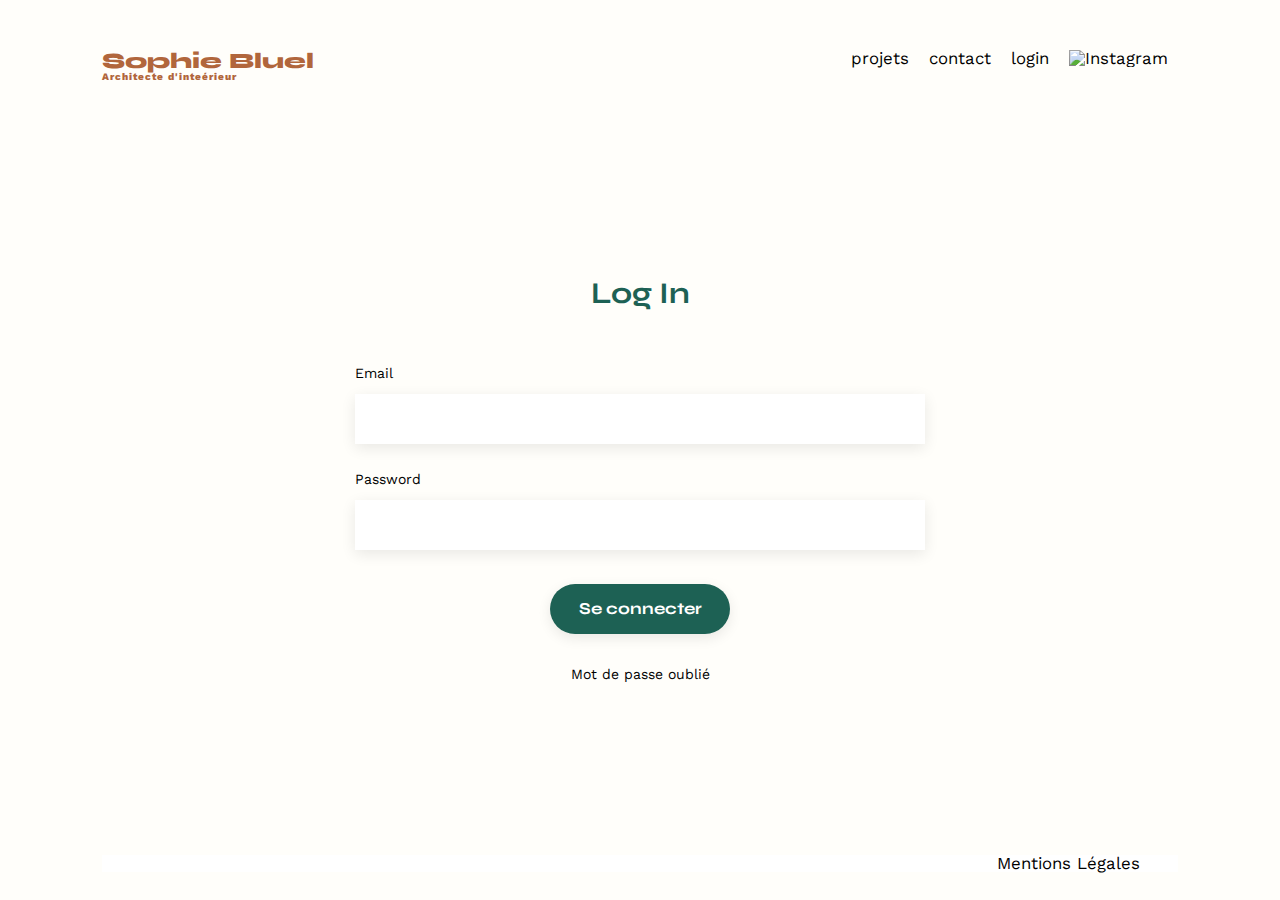
==== FrontEnd/login.html @ 2fb1fd69 "Static Login Page" ====
<!DOCTYPE html>
<html lang="fr">

<head>
    <meta charset="UTF-8">
    <meta http-equiv="X-UA-Compatible" content="IE=edge">
    <meta name="viewport" content="width=device-width, initial-scale=1.0">
    <link rel="preconnect" href="https://fonts.googleapis.com">
    <link rel="preconnect" href="https://fonts.gstatic.com" crossorigin>
    <link href="https://fonts.googleapis.com/css2?family=Syne:wght@700;800&family=Work+Sans&display=swap"
        rel="stylesheet">
    <meta name="description" content="">

    <link rel="stylesheet" href="./style.css">
    <title>Log In</title>
</head>

<body class="body-login">
    <header>
        <h1>Sophie Bluel <span>Architecte d'inteérieur</span></h1>
        <nav>
            <ul>
                <li><a href="./index.html">projets</a></li>
                <li>contact</li>
                <li><a href="./login.html">login</a></li>
                <li><img src="./assets/icons/instagram.png" alt="Instagram"></li>
            </ul>
        </nav>
    </header>

    <main>
        <!-- TODO : définir action et method -->
        <section id="login">
            <h2>Log In</h2>
            <form action="#" method="">
                <label for="email">Email</label>
                <input type="email" name="email" id="email" placeholder="">
                <label for="password">Password</label>
                <input type="password" name="password" id="password" placeholder="">
                <input type="submit" value="Se connecter">
            </form>
            <p><a href="">Mot de passe oublié</a></p>
        </section>
    </main>

    <footer>
        <nav>
            <ul>
                <li>Mentions Légales</li>
            </ul>
        </nav>
    </footer>

</body>

</html>
---- FrontEnd/style.css ----
/* Variables */
:root {
	--color-background: hsl(48, 100%, 99%, 1);
}

/* http://meyerweb.com/eric/tools/css/reset/
   v2.0 | 20110126
   License: none (public domain)
*/

html,
body,
div,
span,
applet,
object,
iframe,
h1,
h2,
h3,
h4,
h5,
h6,
p,
blockquote,
pre,
a,
abbr,
acronym,
address,
big,
cite,
code,
del,
dfn,
em,
img,
ins,
kbd,
q,
s,
samp,
small,
strike,
strong,
sub,
sup,
tt,
var,
b,
u,
i,
center,
dl,
dt,
dd,
ol,
ul,
li,
fieldset,
form,
label,
legend,
table,
caption,
tbody,
tfoot,
thead,
tr,
th,
td,
article,
aside,
canvas,
details,
embed,
figure,
figcaption,
footer,
header,
hgroup,
menu,
nav,
output,
ruby,
section,
summary,
time,
mark,
audio,
video {
	margin: 0;
	padding: 0;
	border: 0;
	font-size: 100%;
	font: inherit;
	vertical-align: baseline;
}

/* HTML5 display-role reset for older browsers */
article,
aside,
details,
figcaption,
figure,
footer,
header,
hgroup,
menu,
nav,
section {
	display: block;
}

body {
	line-height: 1;
}

ol,
ul {
	list-style: none;
}

blockquote,
q {
	quotes: none;
}

blockquote:before,
blockquote:after,
q:before,
q:after {
	content: '';
	content: none;
}

table {
	border-collapse: collapse;
	border-spacing: 0;
}

*,
*::before,
*::after {
	box-sizing: border-box;
}

/** end reset css**/
body {
	max-width: 1140px;
	margin: auto;
	font-family: 'Work Sans';
	font-size: 14px;
}

header {
	display: flex;
	justify-content: space-between;
	margin: 50px 0
}

section {
	margin: 50px 0
}

h1 {
	display: flex;
	flex-direction: column;
	font-family: 'Syne';
	font-size: 22px;
	font-weight: 800;
	color: #B1663C
}

h1>span {
	font-family: 'Work Sans';
	font-size: 10px;
	letter-spacing: 0.1em;
	;
}

h2 {
	font-family: 'Syne';
	font-weight: 700;
	font-size: 30px;
	color: #1D6154
}

nav ul {
	display: flex;
	align-items: center;
	list-style-type: none;

}

nav li {
	padding: 0 10px;
	font-size: 1.2em;
}

li:hover {
	color: #B1663C;
}

#introduction {
	display: flex;
	align-items: center;
}

#introduction figure {
	flex: 1
}

#introduction img {
	display: block;
	margin: auto;
	width: 80%;
}

#introduction article {
	flex: 1
}

#introduction h2 {
	margin-bottom: 1em;
}

#introduction p {
	margin-bottom: 0.5em;
}

#portfolio h2 {
	text-align: center;
}

.gallery {
	width: 100%;
	display: grid;
	grid-template-columns: 1fr 1fr 1fr;
	grid-column-gap: 20px;
	grid-row-gap: 20px;
}

.gallery img {
	width: 100%;

}

/* Réutilisation des classes du contact form pour le login form */
#contact,
#login {
	width: 50%;
	margin: auto;
}

#contact>*,
#login>* {
	text-align: center;

}

#contact h2,
#login h2 {
	margin-bottom: 20px;
}

#contact form,
#login form {
	text-align: left;
	margin-top: 30px;
	display: flex;
	flex-direction: column;
}

#contact input,
#login input {
	height: 50px;
	font-size: 1.2em;
	border: none;
	box-shadow: 0px 4px 14px rgba(0, 0, 0, 0.09);
}

#contact label,
#login label {
	margin: 2em 0 1em 0;
}

#contact textarea #login textarea {
	border: none;
	box-shadow: 0px 4px 14px rgba(0, 0, 0, 0.09);
}

input[type="submit"] {
	font-family: 'Syne';
	font-weight: 700;
	color: white;
	background-color: #1D6154;
	margin: 2em auto;
	width: 180px;
	text-align: center;
	border-radius: 60px;
}

footer nav ul {
	display: flex;
	justify-content: flex-end;
	margin: 2em
}

/* Boutons Filtrer */

.filtres {
	display: flex;
	justify-content: center;
	gap: 1rem;
	margin-block: 3rem;
}

.filtre {
	background-color: transparent;
	color: #1D6154;
	font-weight: 700;
	font-size: 1rem;
	border: 1px solid #1D6154;
	padding: 0.5rem 1rem;
	border-radius: 1.5rem;
	cursor: pointer;
	min-width: 100px;
}

.filtre[data-actif="true"] {
	background-color: #1D6154;
	color: white;
}

/* Body */
body {
	background-color: var(--color-background)
}


/* Navbar et links */
a {
	text-decoration: none;
	color: inherit;
}


/* Fixer la page à 100vh et stack le footer en bas de page */
/* TODO : regarder le comportement en reponsive */
.body-login {
	height: 100vh;
	display: flex;
	flex-direction: column;
}

.body-login main {
	display: flex;
	flex-direction: column;
	flex-grow: 1;
}

body>* {
	max-width: 1200px;
}

/* Header / Footer */

header,
footer {
	padding-inline: 2rem;
}

footer nav {
	background-color: white !important;
}
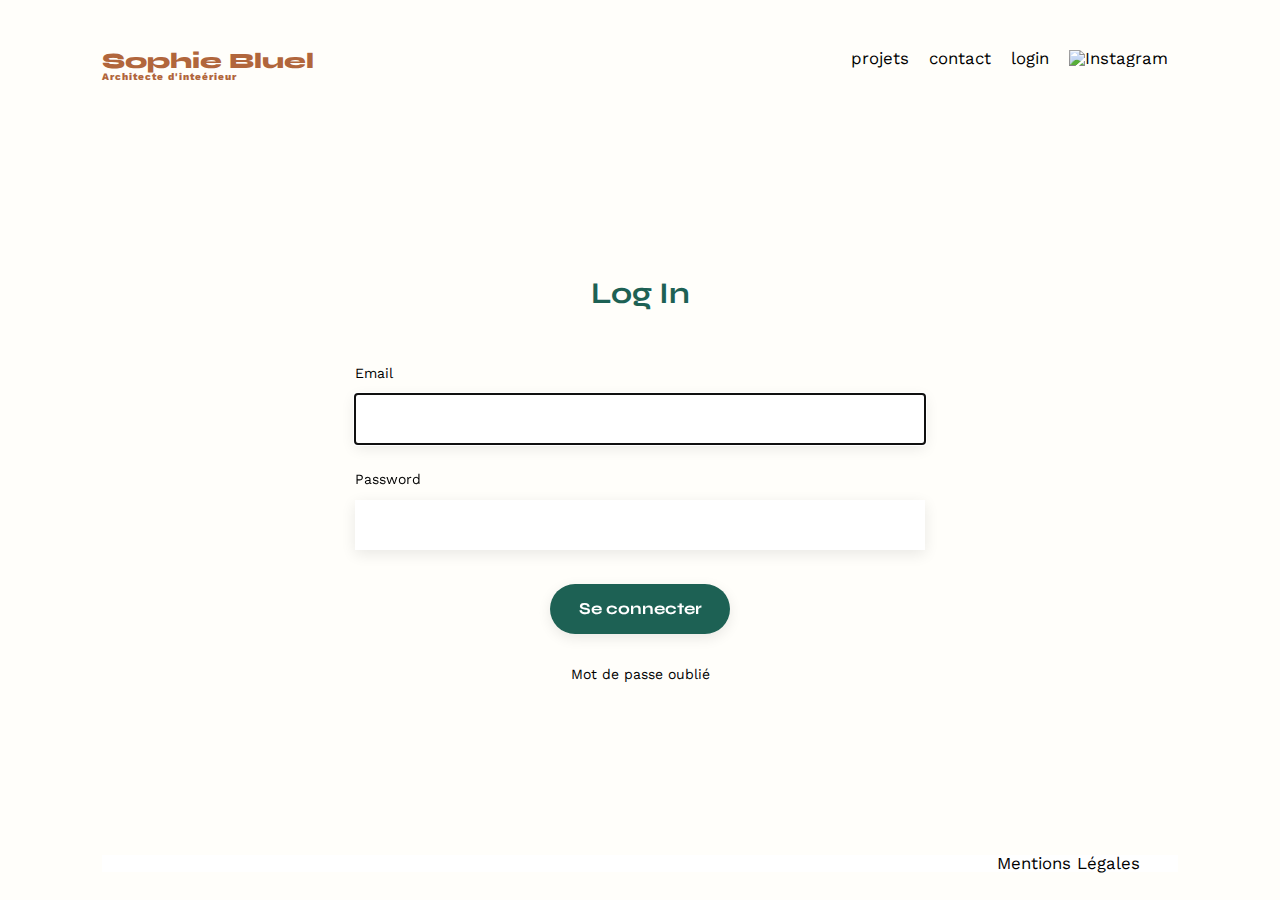
==== commit 234fc904: "First attempt to login auth" ====
--- a/FrontEnd/login.html
+++ b/FrontEnd/login.html
@@ -12,6 +12,8 @@
     <meta name="description" content="">
 
     <link rel="stylesheet" href="./style.css">
+
+    <script src="./scripts/login.js" defer></script>
     <title>Log In</title>
 </head>
 
@@ -22,25 +24,29 @@
             <ul>
                 <li><a href="./index.html">projets</a></li>
                 <li>contact</li>
+                <!-- TODO : dynamic login / logout with js if isLoggedIn() -->
                 <li><a href="./login.html">login</a></li>
                 <li><img src="./assets/icons/instagram.png" alt="Instagram"></li>
             </ul>
         </nav>
+        <!-- TODO : dynamic modify-open modal JS if isLoggedIn() -->
     </header>
 
     <main>
         <!-- TODO : définir action et method -->
         <section id="login">
             <h2>Log In</h2>
-            <form action="#" method="">
+            <form novalidate>
                 <label for="email">Email</label>
-                <input type="email" name="email" id="email" placeholder="">
+                <input type="email" name="email" id="email" required autofocus autocomplete="off">
                 <label for="password">Password</label>
-                <input type="password" name="password" id="password" placeholder="">
-                <input type="submit" value="Se connecter">
+                <input type="password" name="password" id="password" required>
+                <input type="submit" value="Se connecter" id="submit">
             </form>
             <p><a href="">Mot de passe oublié</a></p>
         </section>
+
+        <!-- TODO : formulaire de signup de user ? -->
     </main>
 
     <footer>
--- a/FrontEnd/style.css
+++ b/FrontEnd/style.css
@@ -349,15 +349,14 @@
 /* Fixer la page à 100vh et stack le footer en bas de page */
 /* TODO : regarder le comportement en reponsive */
 .body-login {
-	height: 100vh;
-	display: flex;
-	flex-direction: column;
-}
-
+	display: grid;
+	grid-template-rows: auto 1fr auto;
+	min-height: 100vh;
+}
+
+/* Centrer le main sur la page */
 .body-login main {
-	display: flex;
-	flex-direction: column;
-	flex-grow: 1;
+	display: grid;
 }
 
 body>* {
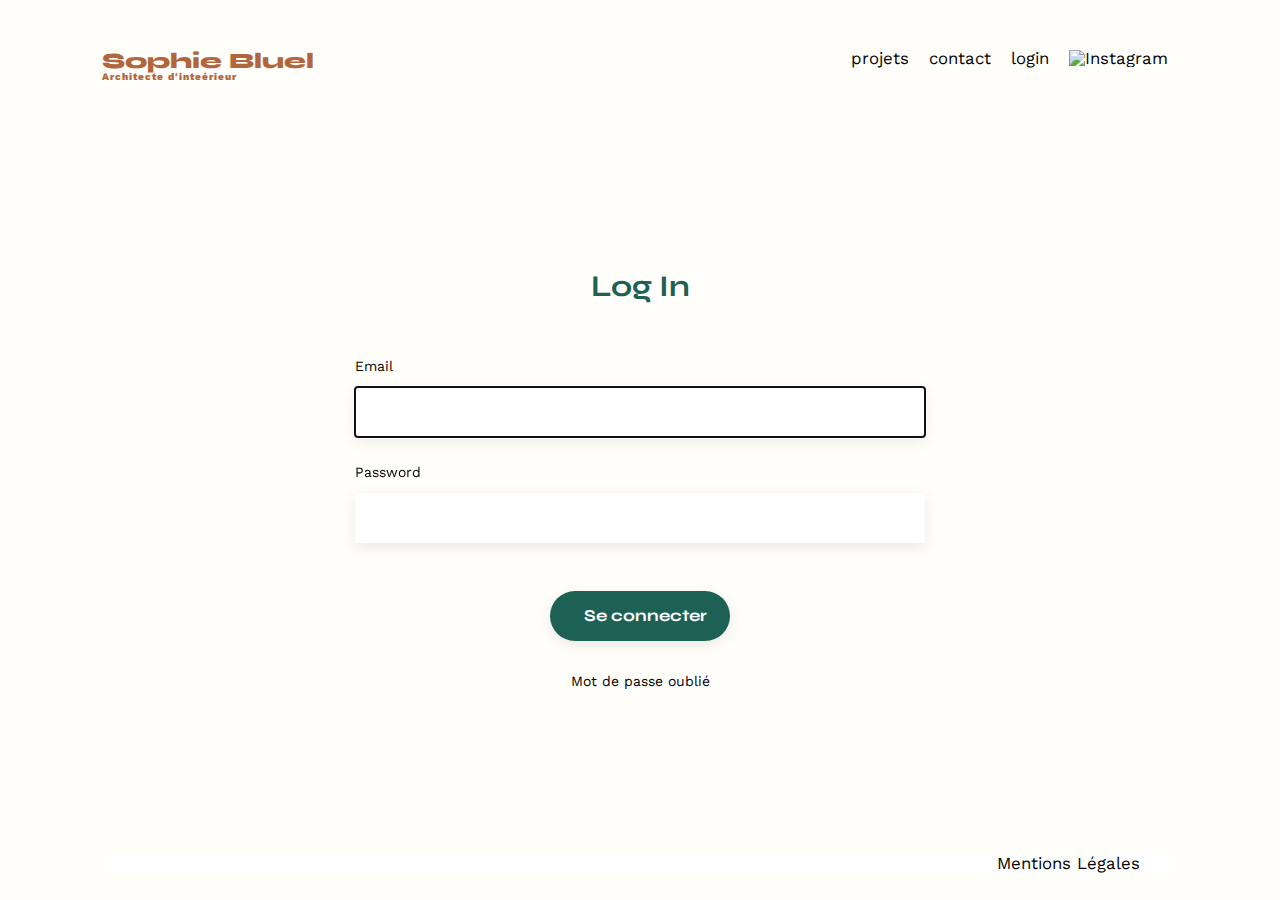
==== commit 933c8bc8: "Login Complete" ====
--- a/FrontEnd/login.html
+++ b/FrontEnd/login.html
@@ -41,6 +41,7 @@
                 <input type="email" name="email" id="email" required autofocus autocomplete="off">
                 <label for="password">Password</label>
                 <input type="password" name="password" id="password" required>
+                <p class="error-text visually-hidden">Adresse mail ou mot de passe incorrect</p>
                 <input type="submit" value="Se connecter" id="submit">
             </form>
             <p><a href="">Mot de passe oublié</a></p>
--- a/FrontEnd/style.css
+++ b/FrontEnd/style.css
@@ -203,6 +203,7 @@
 }
 
 #introduction {
+	position: relative;
 	display: flex;
 	align-items: center;
 }
@@ -246,6 +247,32 @@
 
 }
 
+/* Edition-tab */
+/* TODO : width bloquée par le relative au body => utiliser un wrapper ?  */
+.edition-tab {
+	display: flex;
+	background-color: black;
+	color: white;
+	justify-content: center;
+	align-items: center;
+	gap: 1rem;
+	height: 60px;
+	position: relative;
+	left: 0;
+	right: 0;
+	top: 0;
+	margin-bottom: -1rem;
+
+}
+
+.edition-tab button {
+	background-color: white;
+	color: black;
+	border: none;
+	padding: .75rem 1.5rem;
+	border-radius: 100px;
+}
+
 /* Réutilisation des classes du contact form pour le login form */
 #contact,
 #login {
@@ -278,6 +305,7 @@
 	font-size: 1.2em;
 	border: none;
 	box-shadow: 0px 4px 14px rgba(0, 0, 0, 0.09);
+	padding-left: 1rem;
 }
 
 #contact label,
@@ -299,6 +327,7 @@
 	width: 180px;
 	text-align: center;
 	border-radius: 60px;
+	cursor: pointer;
 }
 
 footer nav ul {
@@ -343,7 +372,9 @@
 a {
 	text-decoration: none;
 	color: inherit;
-}
+	cursor: pointer;
+}
+
 
 
 /* Fixer la page à 100vh et stack le footer en bas de page */
@@ -359,7 +390,7 @@
 	display: grid;
 }
 
-body>* {
+body>*:not(.edition-tab) {
 	max-width: 1200px;
 }
 
@@ -372,4 +403,68 @@
 
 footer nav {
 	background-color: white !important;
-}+}
+
+.visually-hidden {
+	opacity: 0;
+	pointer-events: none;
+}
+
+/* TODO : gérer la position des items */
+.modifier-profile,
+.modifier-titre {
+	position: absolute;
+}
+
+/* TODO : gérer la max-width de "main" sur index.html pour coller au design*/
+
+/* Error Input styling */
+
+.error-text {
+	text-align: center;
+	color: red;
+	position: relative;
+	font-weight: 700;
+	top: 1rem;
+}
+
+#email.invalid-input,
+#password.invalid-input {
+	border: 2px solid rgba(255, 0, 0, 0.5);
+	animation: shake .5s ease;
+}
+
+#email.invalid-input:focus,
+#password.invalid-input:focus {
+	outline-offset: 1px;
+}
+
+@keyframes shake {
+	0% {
+		transform: translateX(0);
+	}
+
+	20% {
+		transform: translateX(-10px);
+	}
+
+	40% {
+		transform: translateX(10px);
+	}
+
+	60% {
+		transform: translateX(-10px);
+	}
+
+	80% {
+		transform: translateX(10px);
+	}
+
+	100% {
+		transform: translateX(0);
+	}
+}
+
+/*TODO : ajouter un style :hover sur les boutons */
+/*TODO : tester le changements de style du bouton en fonction de la validité email / mdp pour se challenger */
+/*TODO : réorganiser le css */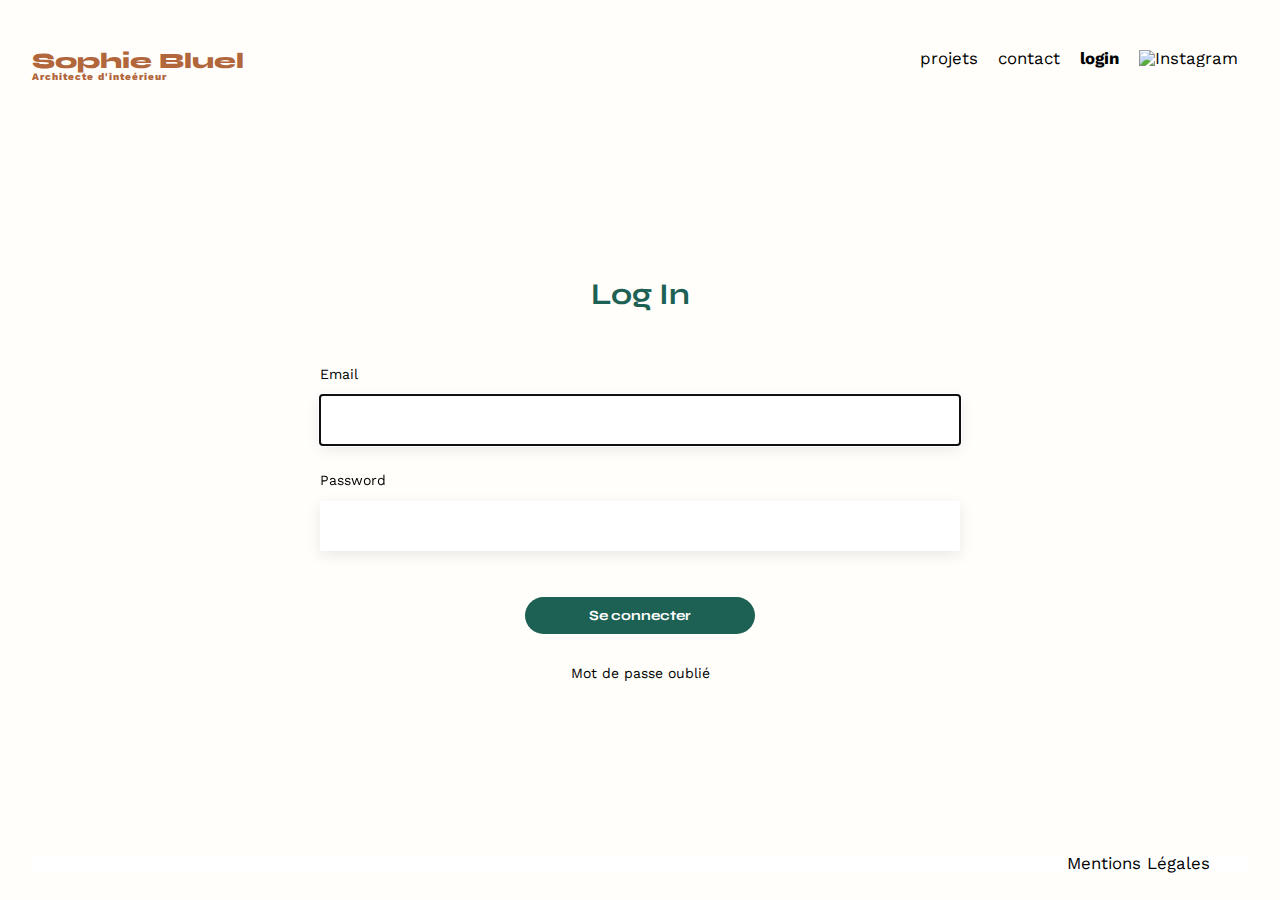
==== commit 2e6b2437: "Fixed visual aspect" ====
--- a/FrontEnd/login.html
+++ b/FrontEnd/login.html
@@ -24,16 +24,13 @@
             <ul>
                 <li><a href="./index.html">projets</a></li>
                 <li>contact</li>
-                <!-- TODO : dynamic login / logout with js if isLoggedIn() -->
-                <li><a href="./login.html">login</a></li>
+                <li><a href="./login.html" style="font-weight: 700;">login</a></li>
                 <li><img src="./assets/icons/instagram.png" alt="Instagram"></li>
             </ul>
         </nav>
-        <!-- TODO : dynamic modify-open modal JS if isLoggedIn() -->
     </header>
 
     <main>
-        <!-- TODO : définir action et method -->
         <section id="login">
             <h2>Log In</h2>
             <form novalidate>
@@ -42,12 +39,11 @@
                 <label for="password">Password</label>
                 <input type="password" name="password" id="password" required>
                 <p class="error-text visually-hidden">Adresse mail ou mot de passe incorrect</p>
-                <input type="submit" value="Se connecter" id="submit">
+                <input type="submit" value="Se connecter" id="login-submit" class="button button-green">
             </form>
             <p><a href="">Mot de passe oublié</a></p>
         </section>
 
-        <!-- TODO : formulaire de signup de user ? -->
     </main>
 
     <footer>
--- a/FrontEnd/style.css
+++ b/FrontEnd/style.css
@@ -146,12 +146,6 @@
 }
 
 /** end reset css**/
-body {
-	max-width: 1140px;
-	margin: auto;
-	font-family: 'Work Sans';
-	font-size: 14px;
-}
 
 header {
 	display: flex;
@@ -160,7 +154,7 @@
 }
 
 section {
-	margin: 50px 0
+	margin: 100px 0
 }
 
 h1 {
@@ -212,14 +206,23 @@
 	flex: 1
 }
 
-#introduction img {
+#introduction img,
+#introduction span {
 	display: block;
-	margin: auto;
-	width: 80%;
+	width: 100%;
+}
+
+#introduction span {
+	top: 20px;
+	position: relative;
 }
 
 #introduction article {
-	flex: 1
+	flex: 1;
+	padding-inline: 2rem;
+	display: flex;
+	flex-direction: column;
+	gap: 5px;
 }
 
 #introduction h2 {
@@ -238,8 +241,7 @@
 	width: 100%;
 	display: grid;
 	grid-template-columns: 1fr 1fr 1fr;
-	grid-column-gap: 20px;
-	grid-row-gap: 20px;
+	gap: 20px;
 }
 
 .gallery img {
@@ -248,7 +250,6 @@
 }
 
 /* Edition-tab */
-/* TODO : width bloquée par le relative au body => utiliser un wrapper ?  */
 .edition-tab {
 	display: flex;
 	background-color: black;
@@ -262,7 +263,6 @@
 	right: 0;
 	top: 0;
 	margin-bottom: -1rem;
-
 }
 
 .edition-tab button {
@@ -278,11 +278,13 @@
 #login {
 	width: 50%;
 	margin: auto;
+	text-align: center;
 }
 
 #contact>*,
-#login>* {
+#upload-image>* {
 	text-align: center;
+	align-items: center;
 
 }
 
@@ -292,15 +294,22 @@
 }
 
 #contact form,
-#login form {
+#login form,
+#upload-image form {
 	text-align: left;
 	margin-top: 30px;
 	display: flex;
 	flex-direction: column;
 }
 
-#contact input,
-#login input {
+#contact form>*:not([type="submit"]) {
+	width: 100%;
+}
+
+#contact input:not(.button),
+#login input:not(.button),
+#upload-image input:not(.button),
+#input-categorie {
 	height: 50px;
 	font-size: 1.2em;
 	border: none;
@@ -308,26 +317,34 @@
 	padding-left: 1rem;
 }
 
+#login-submit {
+	margin-inline: auto;
+	margin-block: 2rem;
+}
+
+#upload-image :is(input, select):not([type="submit"]) {
+	width: 100%;
+	background-color: white;
+}
+
 #contact label,
 #login label {
 	margin: 2em 0 1em 0;
 }
 
-#contact textarea #login textarea {
+#login a:hover,
+#modal-delete-galerie:hover {
+	text-decoration-line: underline;
+}
+
+#contact textarea,
+#login textarea {
 	border: none;
 	box-shadow: 0px 4px 14px rgba(0, 0, 0, 0.09);
 }
 
-input[type="submit"] {
-	font-family: 'Syne';
-	font-weight: 700;
-	color: white;
-	background-color: #1D6154;
-	margin: 2em auto;
-	width: 180px;
-	text-align: center;
-	border-radius: 60px;
-	cursor: pointer;
+#contact textarea {
+	margin-bottom: 2rem;
 }
 
 footer nav ul {
@@ -364,7 +381,9 @@
 
 /* Body */
 body {
-	background-color: var(--color-background)
+	background-color: var(--color-background);
+	font-family: 'Work Sans';
+	font-size: 14px;
 }
 
 
@@ -375,23 +394,16 @@
 	cursor: pointer;
 }
 
-
-
-/* Fixer la page à 100vh et stack le footer en bas de page */
-/* TODO : regarder le comportement en reponsive */
 .body-login {
 	display: grid;
 	grid-template-rows: auto 1fr auto;
 	min-height: 100vh;
 }
 
-/* Centrer le main sur la page */
 .body-login main {
-	display: grid;
-}
-
-body>*:not(.edition-tab) {
-	max-width: 1200px;
+	display: flex;
+	flex-direction: column;
+	place-content: center;
 }
 
 /* Header / Footer */
@@ -408,12 +420,6 @@
 .visually-hidden {
 	opacity: 0;
 	pointer-events: none;
-}
-
-/* TODO : gérer la position des items */
-.modifier-profile,
-.modifier-titre {
-	position: absolute;
 }
 
 /* TODO : gérer la max-width de "main" sur index.html pour coller au design*/
@@ -467,4 +473,264 @@
 
 /*TODO : ajouter un style :hover sur les boutons */
 /*TODO : tester le changements de style du bouton en fonction de la validité email / mdp pour se challenger */
-/*TODO : réorganiser le css */+/*TODO : réorganiser le css */
+
+/* Modal styling */
+
+.modal {
+	position: fixed;
+	z-index: 2;
+	inset: 0;
+	background-color: rgba(0, 0, 0, 0.5);
+	justify-content: center;
+	align-items: center;
+
+	display: none;
+}
+
+.modal-wrapper {
+	position: relative;
+	max-width: 80%;
+	max-height: 90%;
+	background-color: var(--color-background);
+	border-radius: 10px;
+	padding: 60px 105px 48px;
+	position: relative;
+	display: flex;
+	flex-direction: column;
+	align-items: center;
+	justify-content: center;
+	gap: 36px;
+}
+
+#modal-title {
+	font-weight: 400;
+	font-size: 26px;
+}
+
+.modal-close,
+.modal-back {
+	position: absolute;
+	top: 32px;
+	border: none;
+	background: none;
+	font-size: 20px;
+}
+
+.modal-close {
+	right: 32px;
+}
+
+.modal-back {
+	left: 32px;
+}
+
+
+
+
+.modal-gallery {
+	border-bottom: 1px solid #B3B3B3;
+	display: grid;
+	place-content: center;
+	width: 400px;
+	grid-template-columns: repeat(5, 1fr);
+	row-gap: 16px;
+	column-gap: 8px;
+	padding-bottom: 48px;
+}
+
+.modal-gallery-figure {
+	position: relative;
+}
+
+.modal-gallery-figure figcaption {
+	font-size: 12px;
+	font-weight: 400;
+}
+
+.modal-gallery-figure img {
+	width: 100%;
+}
+
+.modal-picture-delete,
+.modal-picture-move {
+	position: absolute;
+	color: white;
+	background: black;
+	font-size: 9px;
+	border-radius: 2px;
+	padding: 4px;
+	border: none;
+	height: 17px;
+	display: grid;
+	place-content: center;
+	z-index: 2;
+}
+
+.modal-picture-delete {
+	top: 6px;
+	right: 6px;
+
+}
+
+.modal-picture-move {
+	top: 6px;
+	right: calc(6px + 17px + 3px);
+}
+
+#modal-delete-galerie {
+	font-family: 'Syne';
+	font-size: 14px;
+	font-weight: 400;
+	color: #D65353;
+	border: none;
+	background: none;
+}
+
+#upload-image {
+	display: flex;
+	flex-direction: column;
+	align-items: start;
+}
+
+#upload-image .button {
+	margin-inline: auto;
+}
+
+#upload-image input,
+#upload-image div,
+#input-categorie {
+	margin-block: 16px;
+}
+
+#upload-image svg {
+	color: #B9C5CC;
+	height: 46px;
+}
+
+.input-image-instructions {
+	font-size: 12px;
+	font-weight: 400;
+	color: #444444;
+}
+
+.drop-container {
+	position: relative;
+	display: flex;
+	flex-direction: column;
+	cursor: pointer;
+	background-color: #E8F1F7;
+	padding: 26px 124px;
+	margin-bottom: 30px;
+}
+
+#input-image {
+	display: none;
+}
+
+/* TODO : ajouter un style :hover sur tous les boutons */
+.drop-container .button {
+	font-weight: 500;
+	color: #306685;
+	background-color: #CBD6DC;
+	padding-block: 10px;
+	margin-top: 20px;
+	margin-bottom: 10px;
+	width: 180px;
+	text-align: center;
+	border: none;
+	border-radius: 60px;
+	cursor: pointer;
+}
+
+.drop-container img {
+	width: 100%;
+}
+
+
+#modal-1,
+#modal-2 {
+	display: none;
+}
+
+#modal-1[data-active="true"],
+#modal-2[data-active="true"] {
+	display: flex;
+}
+
+.grey-line {
+	width: 100%;
+	border-bottom: 1px solid #B3B3B3;
+	margin-block: 40px;
+}
+
+.wrapper {
+	max-width: 1140px;
+	margin: auto;
+}
+
+#portfolio span {
+	position: absolute;
+	right: -100px;
+}
+
+.utility-wrapper {
+	position: relative;
+	display: flex;
+	width: fit-content;
+	margin-inline: auto;
+	align-items: center;
+	justify-content: center;
+}
+
+.index-main {
+	width: 75%;
+	margin-inline: auto;
+}
+
+/* BUTTONS */
+
+button,
+.edit,
+[class^="button-"] {
+	cursor: pointer;
+}
+
+.button-green:hover,
+.button-green:focus,
+.button-green:active {
+	background-color: #248271
+}
+
+.button-white:hover,
+.button-white:focus {
+	background-color: rgb(231, 231, 231);
+}
+
+.button {
+	font-family: 'Syne';
+	font-size: 14px;
+	font-weight: 700;
+	padding-block: 10px;
+	width: 230px;
+	border: none;
+	border-radius: 60px;
+	cursor: pointer;
+	text-align: center;
+}
+
+.button-green {
+	color: white;
+	background-color: #1D6154;
+}
+
+.button-grey {
+	background-color: #A7A7A7;
+	color: white;
+}
+
+/* TODO : cibler les boutons/submit pour cet attribut + hover et retirer les styles individuels. */
+.button-grey[data-active="true"] {
+	color: white;
+	background-color: #1D6154;
+}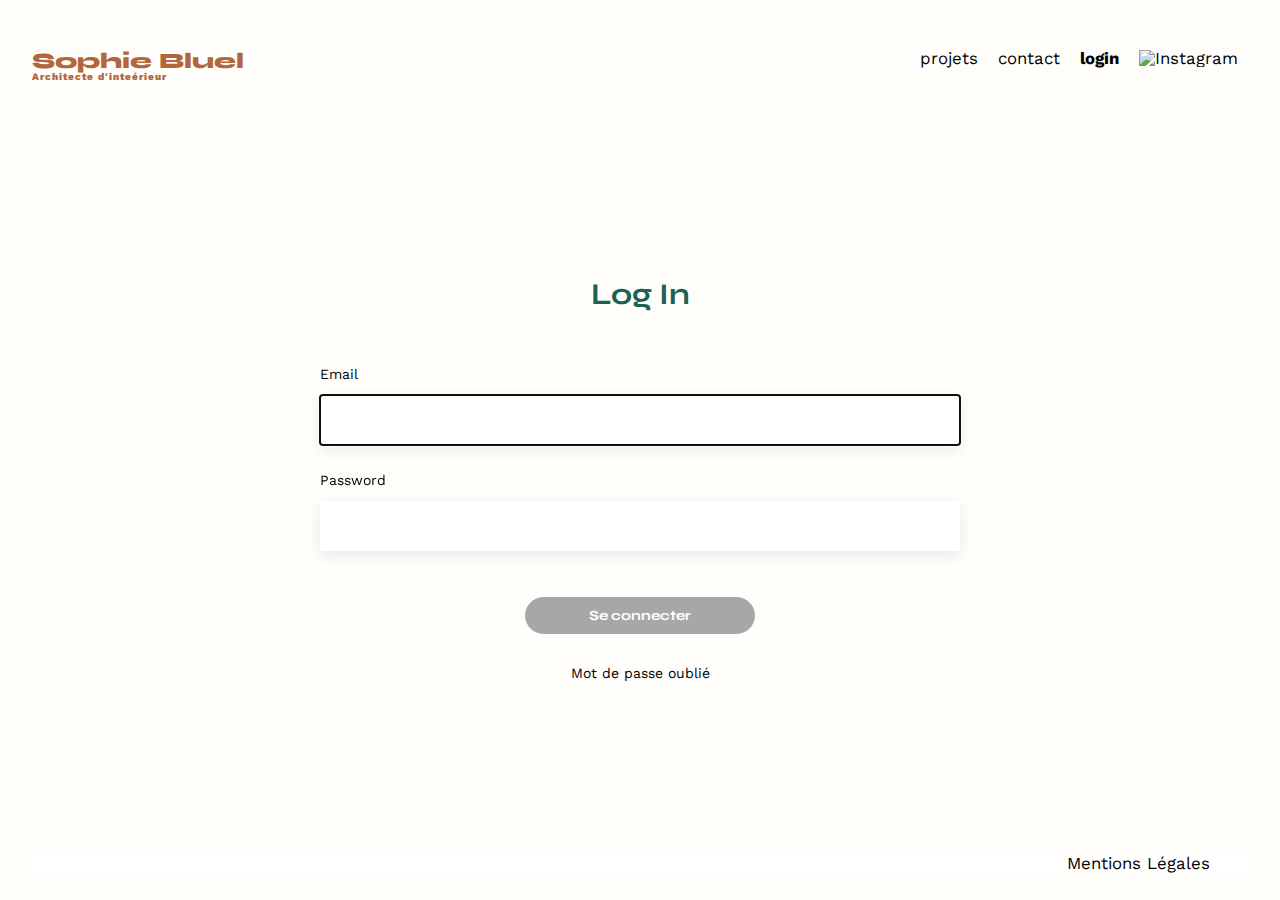
==== commit 44c8000c: "Focus inside modal and DeleteWorks Update" ====
--- a/FrontEnd/login.html
+++ b/FrontEnd/login.html
@@ -33,13 +33,14 @@
     <main>
         <section id="login">
             <h2>Log In</h2>
-            <form novalidate>
+            <form novalidate class="login">
                 <label for="email">Email</label>
                 <input type="email" name="email" id="email" required autofocus autocomplete="off">
                 <label for="password">Password</label>
                 <input type="password" name="password" id="password" required>
-                <p class="error-text visually-hidden">Adresse mail ou mot de passe incorrect</p>
-                <input type="submit" value="Se connecter" id="login-submit" class="button button-green">
+                <p class="error-text visually-hidden">Veuillez entrer une adresse email valide</p>
+                <input type="submit" value="Se connecter" id="login-submit" class="button button-green"
+                    data-active="false">
             </form>
             <p><a href="">Mot de passe oublié</a></p>
         </section>
--- a/FrontEnd/style.css
+++ b/FrontEnd/style.css
@@ -233,6 +233,32 @@
 	margin-bottom: 0.5em;
 }
 
+/* Portfolio */
+
+.global-wrapper {
+	max-width: 1140px;
+	margin: auto;
+}
+
+#portfolio span {
+	position: absolute;
+	right: -100px;
+}
+
+.utility-wrapper {
+	position: relative;
+	display: flex;
+	width: fit-content;
+	margin-inline: auto;
+	align-items: center;
+	justify-content: center;
+}
+
+.index-main {
+	width: 75%;
+	margin-inline: auto;
+}
+
 #portfolio h2 {
 	text-align: center;
 }
@@ -273,7 +299,7 @@
 	border-radius: 100px;
 }
 
-/* Réutilisation des classes du contact form pour le login form */
+/* Forms Login / Contact / Modal */
 #contact,
 #login {
 	width: 50%;
@@ -307,7 +333,7 @@
 }
 
 #contact input:not(.button),
-#login input:not(.button),
+.login input:not(.button),
 #upload-image input:not(.button),
 #input-categorie {
 	height: 50px;
@@ -325,6 +351,7 @@
 #upload-image :is(input, select):not([type="submit"]) {
 	width: 100%;
 	background-color: white;
+	text-align: left;
 }
 
 #contact label,
@@ -333,7 +360,7 @@
 }
 
 #login a:hover,
-#modal-delete-galerie:hover {
+#modal-delete-galerie {
 	text-decoration-line: underline;
 }
 
@@ -347,13 +374,7 @@
 	margin-bottom: 2rem;
 }
 
-footer nav ul {
-	display: flex;
-	justify-content: flex-end;
-	margin: 2em
-}
-
-/* Boutons Filtrer */
+/* Boutons de filtre */
 
 .filtres {
 	display: flex;
@@ -372,6 +393,8 @@
 	border-radius: 1.5rem;
 	cursor: pointer;
 	min-width: 100px;
+	font-family: 'Syne';
+	text-align: center;
 }
 
 .filtre[data-actif="true"] {
@@ -379,15 +402,28 @@
 	color: white;
 }
 
-/* Body */
+/* Body Header Footer et Navbar */
 body {
 	background-color: var(--color-background);
 	font-family: 'Work Sans';
 	font-size: 14px;
 }
 
-
-/* Navbar et links */
+header,
+footer {
+	padding-inline: 2rem;
+}
+
+footer nav {
+	background-color: white !important;
+}
+
+footer nav ul {
+	display: flex;
+	justify-content: flex-end;
+	margin: 2em
+}
+
 a {
 	text-decoration: none;
 	color: inherit;
@@ -406,26 +442,18 @@
 	place-content: center;
 }
 
-/* Header / Footer */
-
-header,
-footer {
-	padding-inline: 2rem;
-}
-
-footer nav {
-	background-color: white !important;
-}
+/* Utility classes*/
 
 .visually-hidden {
 	opacity: 0;
 	pointer-events: none;
 }
 
-/* TODO : gérer la max-width de "main" sur index.html pour coller au design*/
+.display-none {
+	display: none;
+}
 
 /* Error Input styling */
-
 .error-text {
 	text-align: center;
 	color: red;
@@ -434,15 +462,10 @@
 	top: 1rem;
 }
 
-#email.invalid-input,
-#password.invalid-input {
+.shake #email,
+.shake #password {
 	border: 2px solid rgba(255, 0, 0, 0.5);
 	animation: shake .5s ease;
-}
-
-#email.invalid-input:focus,
-#password.invalid-input:focus {
-	outline-offset: 1px;
 }
 
 @keyframes shake {
@@ -471,11 +494,7 @@
 	}
 }
 
-/*TODO : ajouter un style :hover sur les boutons */
-/*TODO : tester le changements de style du bouton en fonction de la validité email / mdp pour se challenger */
-/*TODO : réorganiser le css */
-
-/* Modal styling */
+/* Modal */
 
 .modal {
 	position: fixed;
@@ -484,7 +503,6 @@
 	background-color: rgba(0, 0, 0, 0.5);
 	justify-content: center;
 	align-items: center;
-
 	display: none;
 }
 
@@ -503,7 +521,7 @@
 	gap: 36px;
 }
 
-#modal-title {
+.modal-title {
 	font-weight: 400;
 	font-size: 26px;
 }
@@ -524,9 +542,6 @@
 .modal-back {
 	left: 32px;
 }
-
-
-
 
 .modal-gallery {
 	border-bottom: 1px solid #B3B3B3;
@@ -570,7 +585,6 @@
 .modal-picture-delete {
 	top: 6px;
 	right: 6px;
-
 }
 
 .modal-picture-move {
@@ -608,6 +622,15 @@
 	height: 46px;
 }
 
+#input-image {
+	opacity: 0;
+	position: absolute;
+	height: 0;
+	width: 0;
+	pointer-events: none;
+
+}
+
 .input-image-instructions {
 	font-size: 12px;
 	font-weight: 400;
@@ -622,13 +645,21 @@
 	background-color: #E8F1F7;
 	padding: 26px 124px;
 	margin-bottom: 30px;
-}
-
-#input-image {
-	display: none;
-}
-
-/* TODO : ajouter un style :hover sur tous les boutons */
+	outline: transparent solid 1px;
+	transition: all 0.3s ease-in-out;
+}
+
+.drop-container:hover,
+.drop-container:focus {
+	outline-color: #97cdf2;
+	outline-offset: 4px;
+}
+
+.drop-container .button:hover {
+	background-color: #97cdf2;
+	color: white;
+}
+
 .drop-container .button {
 	font-weight: 500;
 	color: #306685;
@@ -647,9 +678,8 @@
 	width: 100%;
 }
 
-
-#modal-1,
-#modal-2 {
+#modal-1[data-active="false"],
+#modal-2[data-active="false"] {
 	display: none;
 }
 
@@ -664,32 +694,7 @@
 	margin-block: 40px;
 }
 
-.wrapper {
-	max-width: 1140px;
-	margin: auto;
-}
-
-#portfolio span {
-	position: absolute;
-	right: -100px;
-}
-
-.utility-wrapper {
-	position: relative;
-	display: flex;
-	width: fit-content;
-	margin-inline: auto;
-	align-items: center;
-	justify-content: center;
-}
-
-.index-main {
-	width: 75%;
-	margin-inline: auto;
-}
-
-/* BUTTONS */
-
+/* Boutons */
 button,
 .edit,
 [class^="button-"] {
@@ -719,7 +724,13 @@
 	text-align: center;
 }
 
-.button-green {
+.button-green[data-active="false"] {
+	color: white;
+	background-color: #A7A7A7;
+	pointer-events: none;
+}
+
+.button-green[data-active="true"] {
 	color: white;
 	background-color: #1D6154;
 }
@@ -729,7 +740,6 @@
 	color: white;
 }
 
-/* TODO : cibler les boutons/submit pour cet attribut + hover et retirer les styles individuels. */
 .button-grey[data-active="true"] {
 	color: white;
 	background-color: #1D6154;
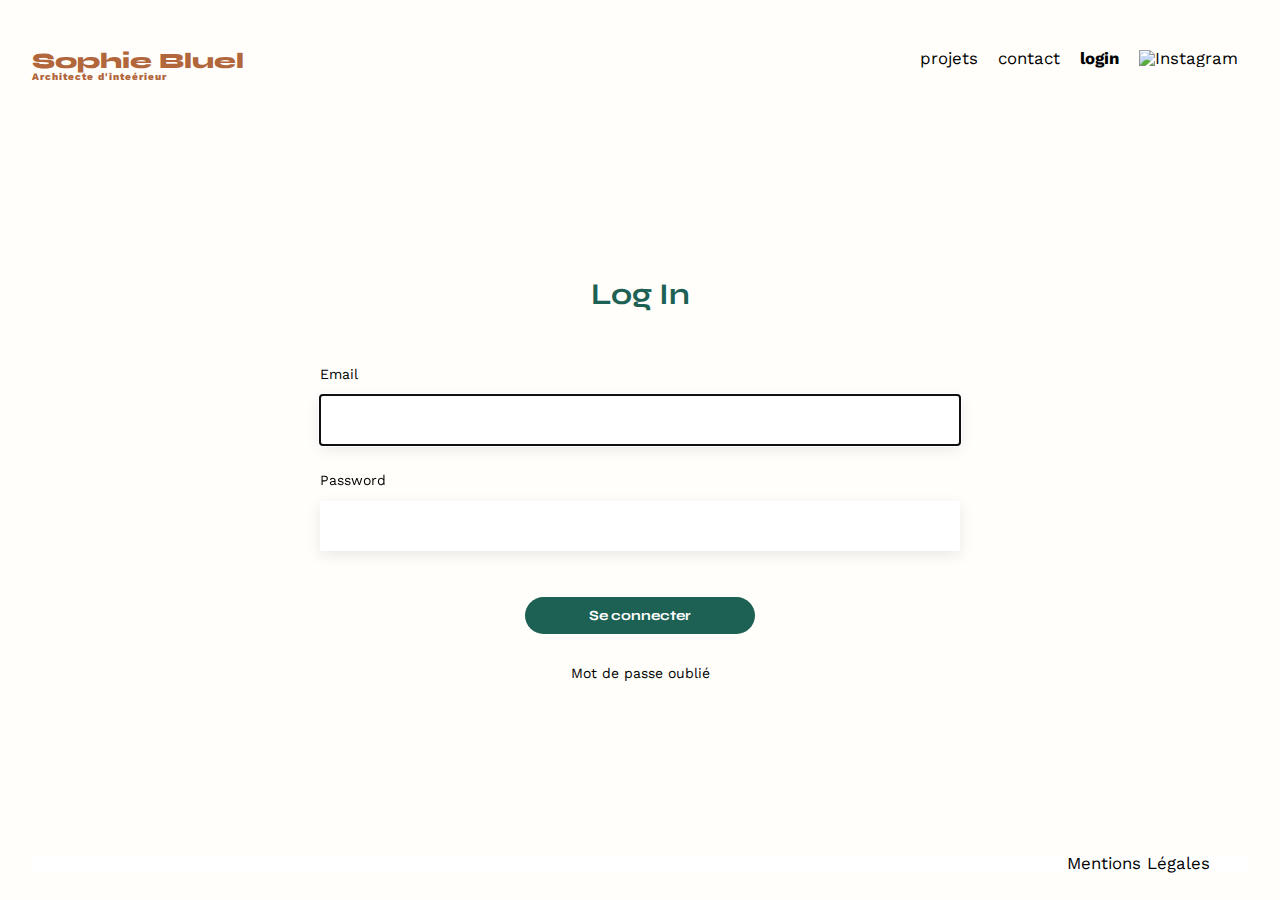
==== commit bd226f67: "Final(?) Commit" ====
--- a/FrontEnd/login.html
+++ b/FrontEnd/login.html
@@ -40,7 +40,7 @@
                 <input type="password" name="password" id="password" required>
                 <p class="error-text visually-hidden">Veuillez entrer une adresse email valide</p>
                 <input type="submit" value="Se connecter" id="login-submit" class="button button-green"
-                    data-active="false">
+                    data-active="true">
             </form>
             <p><a href="">Mot de passe oublié</a></p>
         </section>
--- a/FrontEnd/style.css
+++ b/FrontEnd/style.css
@@ -206,13 +206,13 @@
 	flex: 1
 }
 
-#introduction img,
-#introduction span {
+#introduction img {
 	display: block;
 	width: 100%;
 }
 
-#introduction span {
+#introduction .edit {
+	display: block;
 	top: 20px;
 	position: relative;
 }
@@ -240,7 +240,7 @@
 	margin: auto;
 }
 
-#portfolio span {
+#portfolio .edit {
 	position: absolute;
 	right: -100px;
 }
@@ -291,7 +291,7 @@
 	margin-bottom: -1rem;
 }
 
-.edition-tab button {
+.button-white {
 	background-color: white;
 	color: black;
 	border: none;
@@ -612,7 +612,6 @@
 }
 
 #upload-image input,
-#upload-image div,
 #input-categorie {
 	margin-block: 16px;
 }
@@ -643,7 +642,7 @@
 	flex-direction: column;
 	cursor: pointer;
 	background-color: #E8F1F7;
-	padding: 26px 124px;
+	padding: 42px 124px;
 	margin-bottom: 30px;
 	outline: transparent solid 1px;
 	transition: all 0.3s ease-in-out;
@@ -651,6 +650,11 @@
 
 .drop-container:hover,
 .drop-container:focus {
+	outline-color: #97cdf2;
+	outline-offset: 4px;
+}
+
+.dragover {
 	outline-color: #97cdf2;
 	outline-offset: 4px;
 }
@@ -701,6 +705,19 @@
 	cursor: pointer;
 }
 
+.edition-tab .edit {
+	background-color: transparent;
+	border: none;
+	color: white;
+}
+
+#portfolio .edit,
+#introduction .edit {
+	background-color: transparent;
+	border: none;
+}
+
+
 .button-green:hover,
 .button-green:focus,
 .button-green:active {
@@ -724,7 +741,8 @@
 	text-align: center;
 }
 
-.button-green[data-active="false"] {
+.button-green[data-active="false"],
+.button-grey[data-active="false"] {
 	color: white;
 	background-color: #A7A7A7;
 	pointer-events: none;
@@ -743,4 +761,21 @@
 .button-grey[data-active="true"] {
 	color: white;
 	background-color: #1D6154;
+}
+
+.preview {
+	display: none;
+	justify-content: center;
+	align-items: center;
+}
+
+.preview img {
+	aspect-ratio: 3/4;
+	object-fit: cover;
+	max-width: 130px;
+}
+
+.no-preview {
+	display: flex;
+	flex-direction: column;
 }